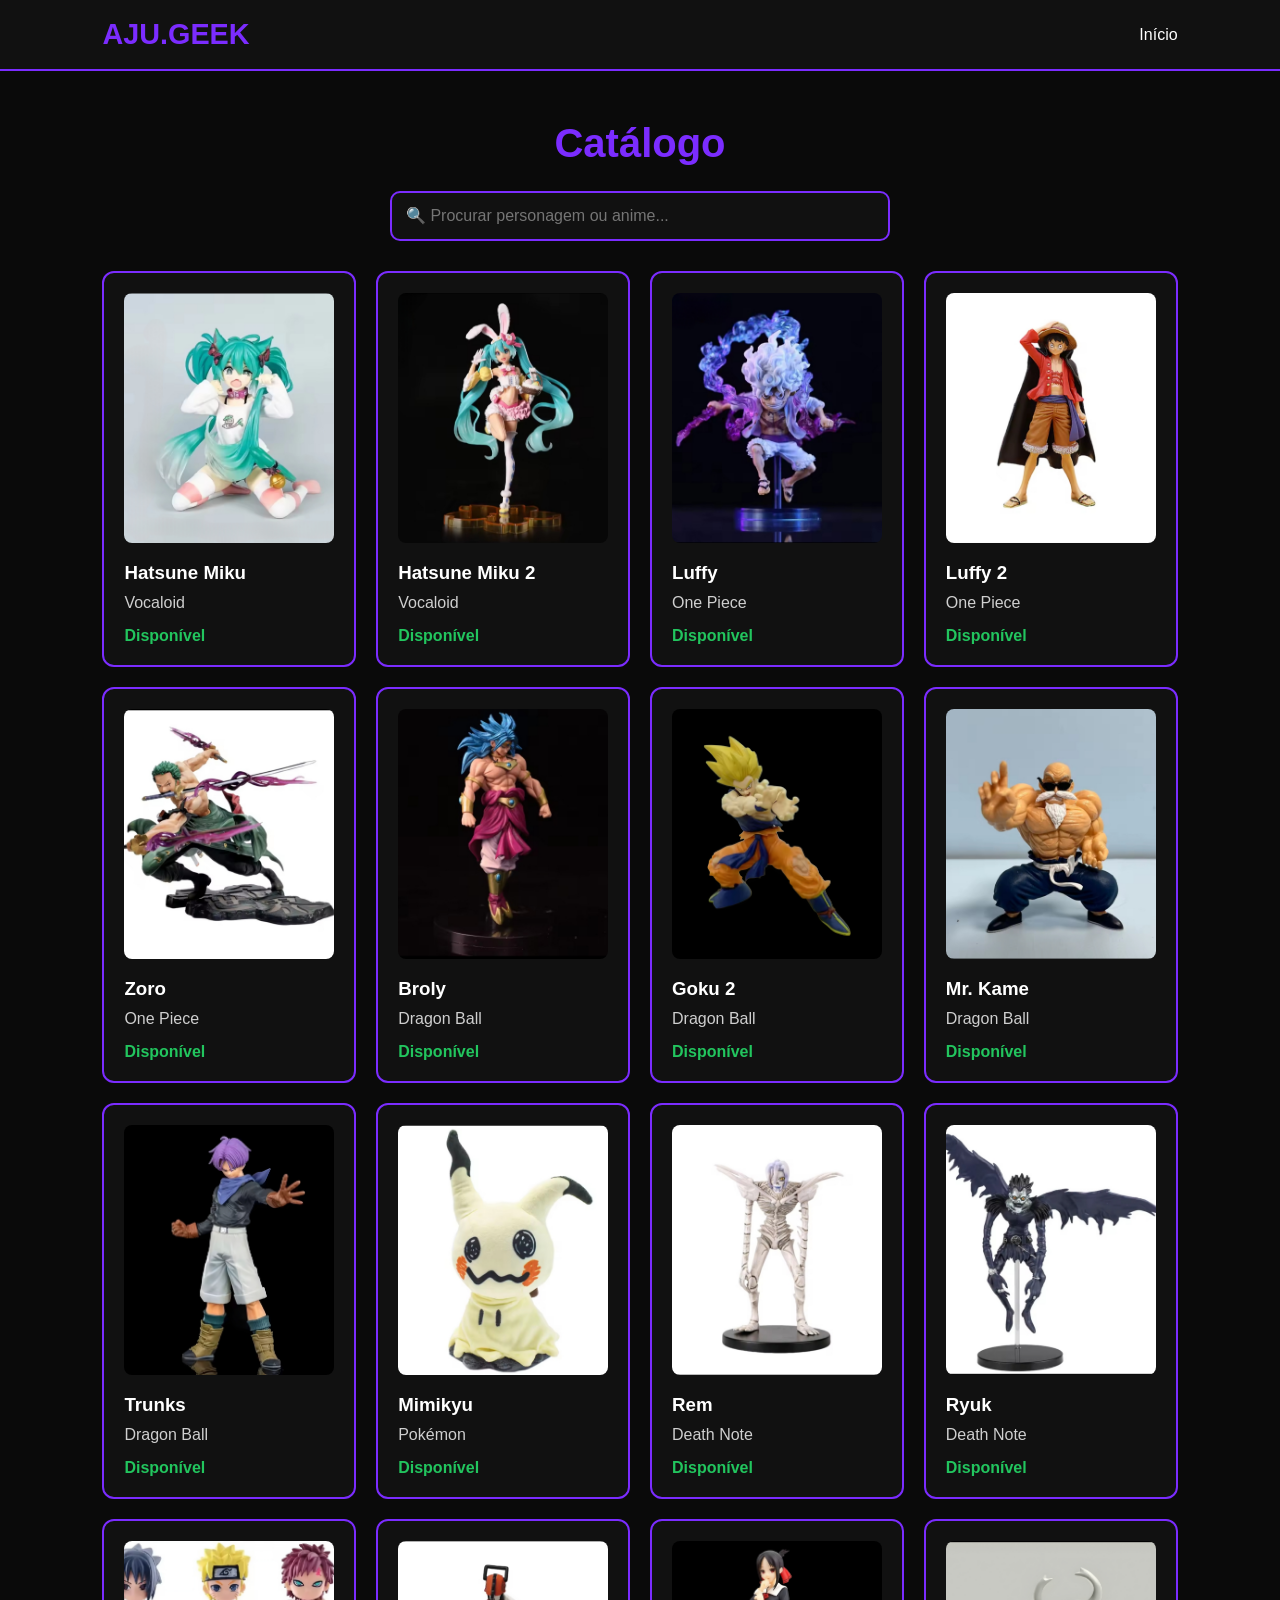
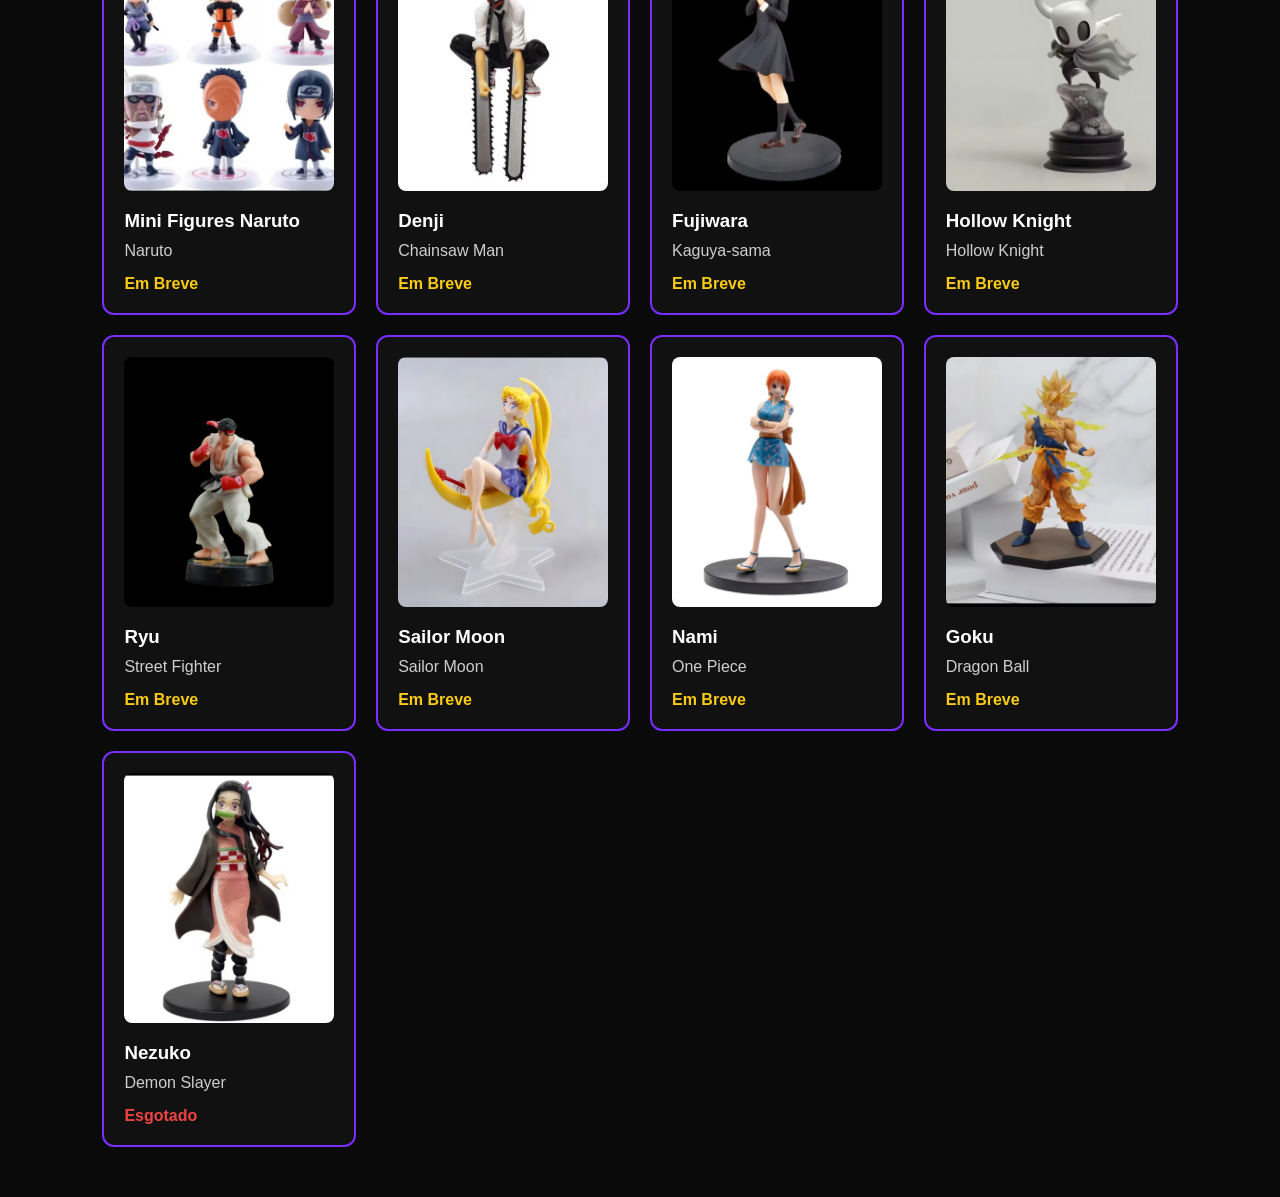
==== catalogo.html @ 24979a80 "primeira versao do site aju geek" ====
<!DOCTYPE html>
<html lang="pt-BR">

<head>
    <meta charset="UTF-8">
    <meta name="viewport" content="width=device-width, initial-scale=1.0">
    <title>Catálogo | AJU.GEEK</title>

    <link rel="stylesheet" href="style.css">
</head>

<body>

    <header>

        <div class="logo">
            AJU.GEEK
        </div>

        <nav>
            <ul>
                <li><a href="index.html">Início</a></li>
            </ul>
        </nav>

    </header>

    <section class="catalogo-page">

        <div class="section-title">
            <h2>Catálogo</h2>
        </div>
<div class="pesquisa-container">
    <input
        type="text"
        id="pesquisa"
        placeholder="🔍 Procurar personagem ou anime..."
    >
</div>
        <div id="produtos"></div>

    </section>
<div id="modal" class="modal">

    <div class="modal-content">

        <span id="fechar-modal">&times;</span>

        <img id="modal-img" src="" alt="">

        <h2 id="modal-nome"></h2>

        <p id="modal-anime"></p>

        <span id="modal-status"></span>

        <a id="modal-whatsapp" target="_blank">
            💬 Tenho Interesse
        </a>

    </div>

</div>
    <script src="app.js"></script>

</body>

</html>
---- style.css ----
* {
    margin: 0;
    padding: 0;
    box-sizing: border-box;
    font-family: Arial, Helvetica, sans-serif;
}

html {
    scroll-behavior: smooth;
}

body {
    background: #0a0a0a;
    color: #ffffff;
}

header {
    display: flex;
    justify-content: space-between;
    align-items: center;
    padding: 18px 8%;
    background: #111111;
    border-bottom: 2px solid #7b2cff;
    position: sticky;
    top: 0;
    z-index: 1000;
}

.logo {
    font-size: 1.8rem;
    font-weight: bold;
    color: #7b2cff;
}

nav ul {
    display: flex;
    gap: 25px;
    list-style: none;
}

nav a {
    color: white;
    text-decoration: none;
    transition: .3s;
}

nav a:hover {
    color: #7b2cff;
}

#hero {
    text-align: center;
    padding: 70px 20px 35px;
}

.hero-content {
    max-width: 900px;
    margin: auto;
}

.hero-content h1 {
    font-size: 4rem;
    margin-bottom: 15px;
}

.hero-content p {
    font-size: 1.2rem;
    color: #cfcfcf;
    margin-bottom: 30px;
}

.btn {
    display: inline-block;
    padding: 14px 30px;
    background: #7b2cff;
    color: white;
    text-decoration: none;
    font-weight: bold;
    border-radius: 10px;
    transition: .3s;
}

.btn:hover {
    background: #9448ff;
}

#localizacao,
#contato {
    padding: 35px 8%;
    text-align: center;
}

#localizacao p {
    margin-top: 10px;
    color: #d1d1d1;
}

.section-title {
    text-align: center;
    margin-bottom: 25px;
}

.section-title h2 {
    font-size: 2.5rem;
    color: #7b2cff;
}

.contato-links {
    display: flex;
    justify-content: center;
    gap: 20px;
}

.contato-links a {
    text-decoration: none;
    color: white;
    padding: 12px 25px;
    border: 2px solid #7b2cff;
    border-radius: 8px;
    transition: .3s;
}

.contato-links a:hover {
    background: #7b2cff;
}

footer {
    text-align: center;
    padding: 30px;
    border-top: 2px solid #7b2cff;
    color: #cfcfcf;
}

.catalogo-page {
    padding: 50px 8%;
}

.pesquisa-container {
    display: flex;
    justify-content: center;
    margin-bottom: 30px;
}

#pesquisa {
    width: 100%;
    max-width: 500px;
    padding: 14px;
    border: 2px solid #7b2cff;
    border-radius: 10px;
    background: #111111;
    color: white;
    font-size: 1rem;
}

#pesquisa:focus {
    outline: none;
    border-color: #9448ff;
}

#produtos {
    display: grid;
    grid-template-columns: repeat(auto-fit, minmax(250px, 1fr));
    gap: 20px;
}

.card-produto {
    background: #111111;
    border: 2px solid #7b2cff;
    border-radius: 12px;
    padding: 20px;
    transition: .3s;
    cursor: pointer;
}

.card-produto:hover {
    transform: translateY(-5px);
}

.card-produto img {
    width: 100%;
    height: 250px;
    object-fit: cover;
    border-radius: 8px;
    margin-bottom: 15px;
}

.card-produto h3 {
    margin-bottom: 10px;
    color: #ffffff;
}

.card-produto p {
    color: #cfcfcf;
    margin-bottom: 15px;
}

.status {
    font-weight: bold;
}

.disponivel {
    color: #22c55e;
}

.esgotado {
    color: #ef4444;
}

.embreve {
    color: #facc15;
}

.modal {
    display: none;
    position: fixed;
    inset: 0;
    background: rgba(0, 0, 0, .85);
    justify-content: center;
    align-items: center;
    z-index: 9999;
}

.modal-content {
    background: #111111;
    border: 2px solid #7b2cff;
    border-radius: 12px;
    padding: 25px;
    width: 90%;
    max-width: 500px;
    text-align: center;
    position: relative;
}

.modal-content img {
    width: 100%;
    max-height: 400px;
    object-fit: contain;
    border-radius: 10px;
    margin-bottom: 15px;
}

#fechar-modal {
    position: absolute;
    top: 10px;
    right: 15px;
    font-size: 30px;
    cursor: pointer;
}

#modal-status {
    display: block;
    margin-top: 10px;
}

#modal-whatsapp {
    display: block;
    width: fit-content;
    margin: 20px auto 0;
    padding: 12px 24px;
    background: #7b2cff;
    color: white;
    text-decoration: none;
    border-radius: 8px;
    transition: .3s;
}

#modal-whatsapp:hover {
    background: #9448ff;
}

@media (max-width: 768px) {
    header {
        flex-direction: column;
        gap: 12px;
        padding: 16px 20px;
    }

    .logo {
        font-size: 1.5rem;
    }

    nav ul {
        flex-wrap: wrap;
        justify-content: center;
        gap: 10px;
    }

    nav a {
        font-size: .9rem;
    }

    #hero {
        padding: 45px 20px 25px;
    }

    .hero-content h1 {
        font-size: 2.2rem;
    }

    .hero-content p {
        font-size: 1rem;
    }

    .btn {
        padding: 12px 24px;
    }

    #localizacao,
    #contato {
        padding: 25px 8%;
    }

    .section-title h2 {
        font-size: 2rem;
    }

    .catalogo-page {
        padding: 30px 5%;
    }

    #produtos {
        grid-template-columns: 1fr;
    }

    .card-produto img {
        height: auto;
    }

    .contato-links {
        flex-direction: column;
        align-items: center;
    }

    .contato-links a {
        width: 220px;
        text-align: center;
    }
}
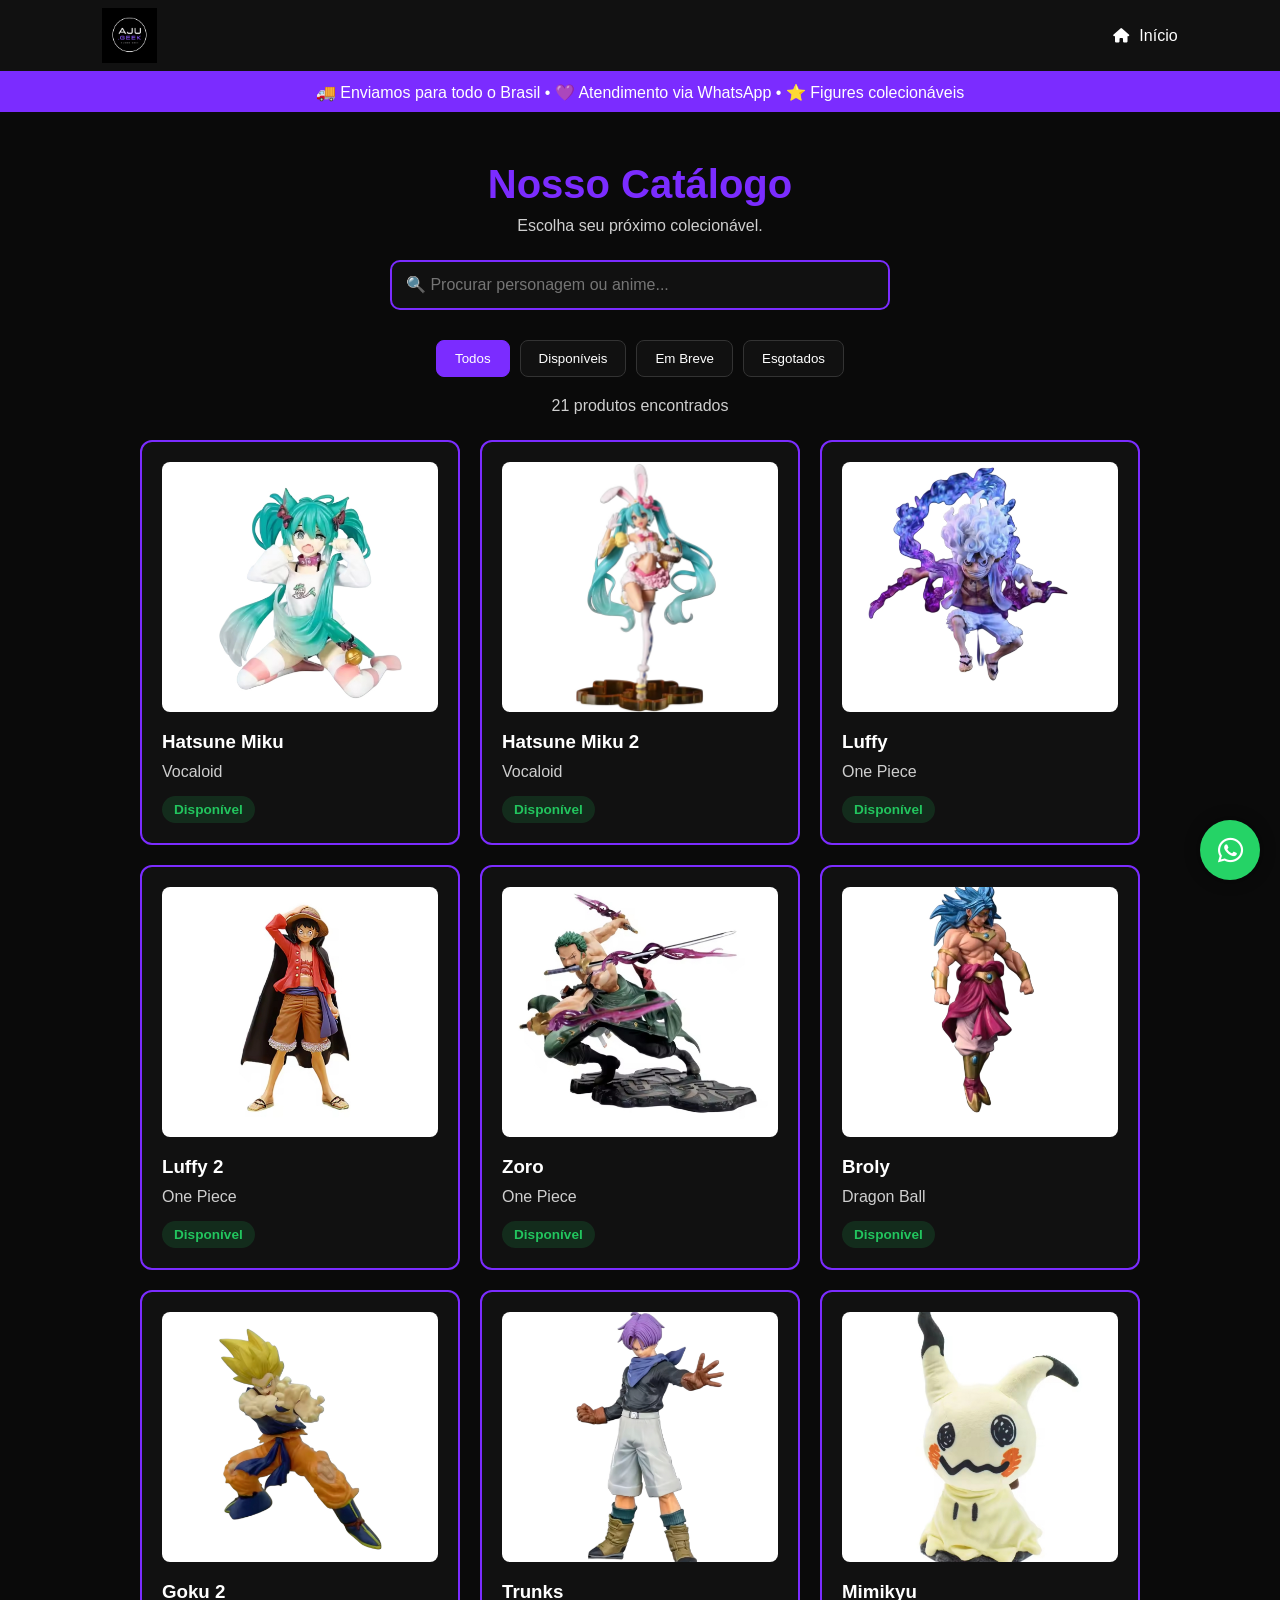
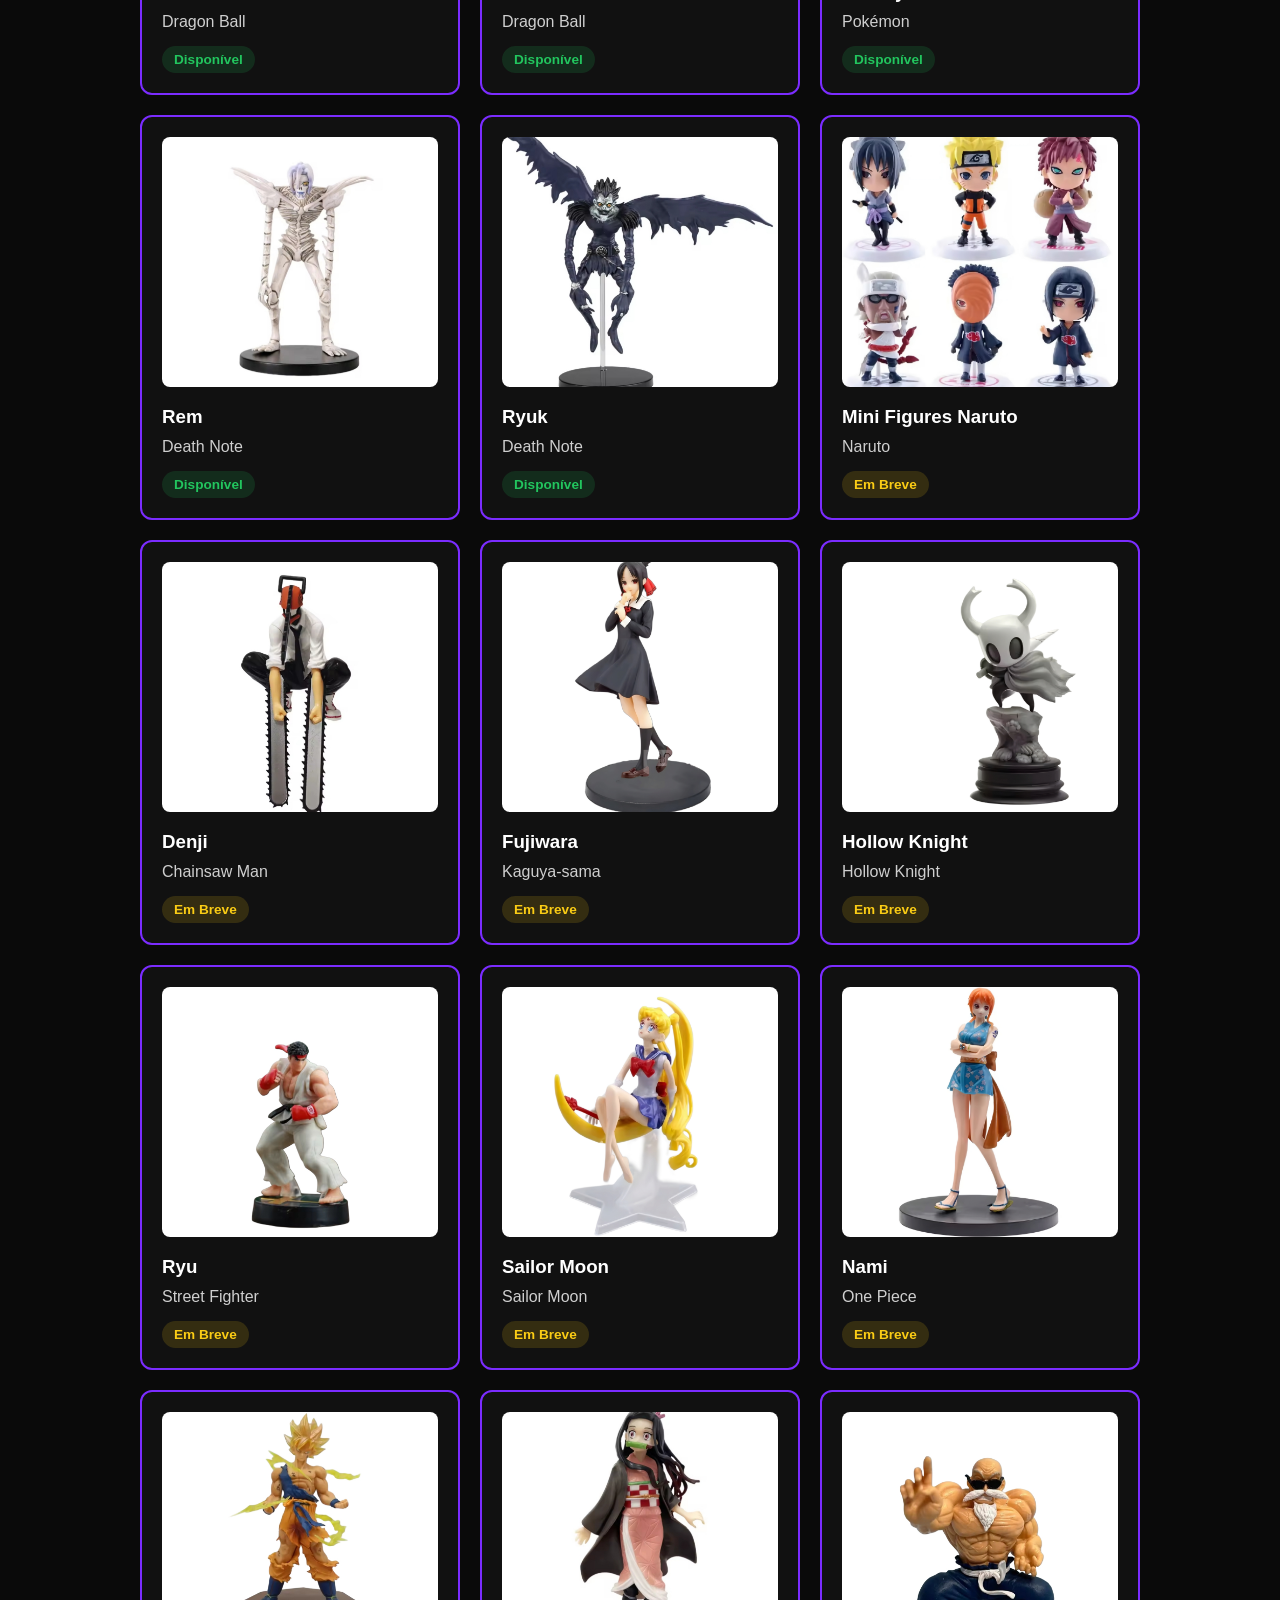
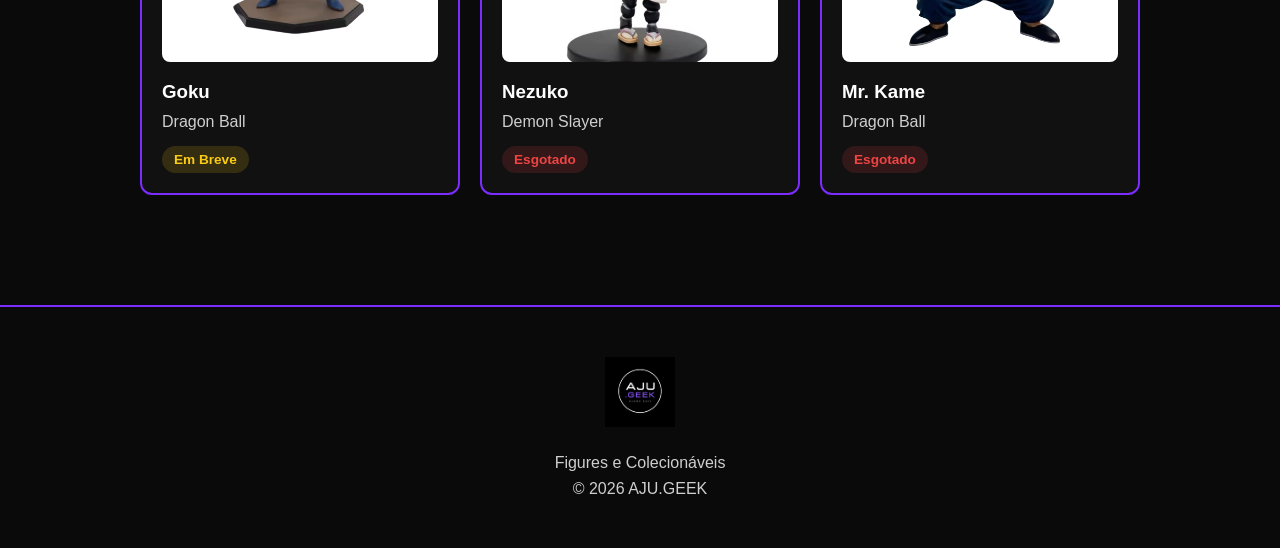
==== commit 162e398e: "atualizacao ajugeek" ====
--- a/catalogo.html
+++ b/catalogo.html
@@ -5,8 +5,11 @@
     <meta charset="UTF-8">
     <meta name="viewport" content="width=device-width, initial-scale=1.0">
     <title>Catálogo | AJU.GEEK</title>
+<link rel="icon" type="image/png" href="imagens/logo.png">
+    <link rel="stylesheet" href="style.css">
 
-    <link rel="stylesheet" href="style.css">
+    <link rel="stylesheet"
+        href="https://cdnjs.cloudflare.com/ajax/libs/font-awesome/6.7.2/css/all.min.css">
 </head>
 
 <body>
@@ -14,54 +17,113 @@
     <header>
 
         <div class="logo">
-            AJU.GEEK
-        </div>
-
+    <img src="imagens/logo.png" alt="AJU.GEEK">
+</div>
+<button id="menu-mobile">
+    <i class="fa-solid fa-bars"></i>
+</button>
         <nav>
             <ul>
-                <li><a href="index.html">Início</a></li>
+
+                <li>
+                    <a href="index.html">
+                        <i class="fa-solid fa-house"></i>
+                        Início
+                    </a>
+                </li>
+
             </ul>
         </nav>
 
     </header>
-
+<div class="top-banner">
+    🚚 Enviamos para todo o Brasil • 💜 Atendimento via WhatsApp • ⭐ Figures colecionáveis
+</div>
     <section class="catalogo-page">
 
         <div class="section-title">
-            <h2>Catálogo</h2>
+            <h2>Nosso Catálogo</h2>
+            <p>Escolha seu próximo colecionável.</p>
         </div>
-<div class="pesquisa-container">
-    <input
-        type="text"
-        id="pesquisa"
-        placeholder="🔍 Procurar personagem ou anime..."
-    >
-</div>
+
+        <div class="pesquisa-container">
+
+            <input
+                type="text"
+                id="pesquisa"
+                placeholder="🔍 Procurar personagem ou anime..."
+            >
+
+        </div>
+
+        <div class="filtros">
+
+            <button class="filtro-btn ativo">
+                Todos
+            </button>
+
+            <button class="filtro-btn">
+                Disponíveis
+            </button>
+
+            <button class="filtro-btn">
+                Em Breve
+            </button>
+
+            <button class="filtro-btn">
+                Esgotados
+            </button>
+
+        </div>
+
+        <div id="contador-produtos">
+            Carregando produtos...
+        </div>
+
         <div id="produtos"></div>
 
     </section>
-<div id="modal" class="modal">
 
-    <div class="modal-content">
+    <div id="modal" class="modal">
 
-        <span id="fechar-modal">&times;</span>
+        <div class="modal-content">
 
-        <img id="modal-img" src="" alt="">
+            <span id="fechar-modal">&times;</span>
 
-        <h2 id="modal-nome"></h2>
+            <img id="modal-img" src="" alt="">
 
-        <p id="modal-anime"></p>
+            <h2 id="modal-nome"></h2>
 
-        <span id="modal-status"></span>
+            <p id="modal-anime"></p>
 
-        <a id="modal-whatsapp" target="_blank">
-            💬 Tenho Interesse
-        </a>
+            <span id="modal-status"></span>
+
+            <a id="modal-whatsapp" target="_blank">
+                💬 Tenho Interesse
+            </a>
+
+        </div>
 
     </div>
 
-</div>
-    <script src="app.js"></script>
+    <a
+        href="https://wa.me/5579996263283"
+        target="_blank"
+        class="whatsapp-flutuante"
+    >
+        <i class="fa-brands fa-whatsapp"></i>
+    </a>
+<footer class="footer-catalogo">
+
+    <img src="imagens/logo.png" alt="AJU.GEEK">
+
+    <p>Figures e Colecionáveis</p>
+
+    <p>© 2026 AJU.GEEK</p>
+
+</footer>
+    <script src="catalogo.js"></script>
+<script src="app.js"></script>
 
 </body>
 
--- a/style.css
+++ b/style.css
@@ -2,7 +2,7 @@
     margin: 0;
     padding: 0;
     box-sizing: border-box;
-    font-family: Arial, Helvetica, sans-serif;
+    font-family: 'Poppins', sans-serif;
 }
 
 html {
@@ -18,18 +18,21 @@
     display: flex;
     justify-content: space-between;
     align-items: center;
-    padding: 18px 8%;
+    padding: 8px 8%;
     background: #111111;
     border-bottom: 2px solid #7b2cff;
-    position: sticky;
     top: 0;
     z-index: 1000;
 }
 
 .logo {
-    font-size: 1.8rem;
-    font-weight: bold;
-    color: #7b2cff;
+    display: flex;
+    align-items: center;
+}
+
+.logo img {
+    height: 55px;
+    width: auto;
 }
 
 nav ul {
@@ -38,6 +41,11 @@
     list-style: none;
 }
 
+nav a i {
+    margin-right: 6px;
+    font-size: .9rem;
+}
+
 nav a {
     color: white;
     text-decoration: none;
@@ -51,8 +59,18 @@
 #hero {
     text-align: center;
     padding: 70px 20px 35px;
-}
-
+
+    background:
+    linear-gradient(
+        rgba(0, 0, 0, 0.55),
+        rgba(0, 0, 0, 0.65)
+    ),
+    url("imagens/fundo.png");
+
+    background-size: cover;
+    background-position: center;
+    background-repeat: no-repeat;
+}
 .hero-content {
     max-width: 900px;
     margin: auto;
@@ -158,9 +176,17 @@
 }
 
 #produtos {
-    display: grid;
-    grid-template-columns: repeat(auto-fit, minmax(250px, 1fr));
+    display: flex;
+
+    flex-wrap: wrap;
+
+    justify-content: center;
+
     gap: 20px;
+}
+
+.card-produto {
+    width: 320px;
 }
 
 .card-produto {
@@ -173,7 +199,9 @@
 }
 
 .card-produto:hover {
-    transform: translateY(-5px);
+    transform: translateY(-8px);
+
+    box-shadow: 0 0 25px rgba(123, 44, 255, .25);
 }
 
 .card-produto img {
@@ -195,18 +223,28 @@
 }
 
 .status {
-    font-weight: bold;
+    display: inline-block;
+
+    padding: 6px 12px;
+
+    border-radius: 999px;
+
+    font-size: .85rem;
+    font-weight: 600;
 }
 
 .disponivel {
+    background: rgba(34, 197, 94, .15);
     color: #22c55e;
 }
 
 .esgotado {
+    background: rgba(239, 68, 68, .15);
     color: #ef4444;
 }
 
 .embreve {
+    background: rgba(250, 204, 21, .15);
     color: #facc15;
 }
 
@@ -279,6 +317,10 @@
         font-size: 1.5rem;
     }
 
+    .logo img {
+    height: 45px;
+}
+
     nav ul {
         flex-wrap: wrap;
         justify-content: center;
@@ -335,4 +377,405 @@
         width: 220px;
         text-align: center;
     }
+}
+
+.hero-content::before {
+    content: "Seu universo geek em miniatura";
+    display: block;
+    color: #7b2cff;
+    font-weight: bold;
+    margin-bottom: 15px;
+    font-size: 1rem;
+}
+
+.hero-info {
+    display: flex;
+    justify-content: center;
+    gap: 20px;
+    margin-top: 50px;
+    flex-wrap: wrap;
+}
+
+.info-card {
+    background: #111111;
+    border: 2px solid #7b2cff;
+    border-radius: 12px;
+    padding: 20px;
+    min-width: 140px;
+    transition: .3s;
+}
+
+.info-card:hover {
+    transform: translateY(-5px);
+}
+
+.info-card h3 {
+    color: #7b2cff;
+    font-size: 1.8rem;
+}
+
+.info-card p {
+    margin-top: 8px;
+    color: #cfcfcf;
+}
+
+#destaques {
+    padding: 50px 8%;
+}
+
+.destaques-grid {
+    display: flex;
+    justify-content: center;
+    gap: 25px;
+    flex-wrap: wrap;
+}
+
+.destaque-card {
+    width: 250px;
+}
+
+.badge-disponivel {
+    display: inline-block;
+
+    background: rgba(34,197,94,.15);
+    color: #22c55e;
+
+    padding: 5px 10px;
+
+    border-radius: 999px;
+
+    font-size: .8rem;
+
+    margin-bottom: 10px;
+}
+
+.destaque-card {
+    background: #111111;
+    border: 2px solid #7b2cff;
+    border-radius: 12px;
+    overflow: hidden;
+    transition: .3s;
+}
+
+.destaque-card:hover {
+    transform: translateY(-5px);
+}
+
+.destaque-card img {
+    width: 100%;
+    height: 250px;
+    object-fit: cover;
+}
+
+.destaque-card h3 {
+    text-align: center;
+    margin-top: 15px;
+}
+
+.destaque-card p {
+    text-align: center;
+    color: #cfcfcf;
+    margin: 10px 0 15px;
+}
+
+.filtros {
+    display: flex;
+    justify-content: center;
+    flex-wrap: wrap;
+    gap: 10px;
+
+    margin-bottom: 20px;
+}
+
+.filtro-btn {
+    background: #111111;
+    color: white;
+
+    border: 1px solid #333;
+
+    padding: 10px 18px;
+
+    border-radius: 8px;
+
+    cursor: pointer;
+
+    transition: .3s;
+}
+
+.filtro-btn:hover,
+.filtro-btn.ativo {
+    background: #7b2cff;
+    border-color: #7b2cff;
+}
+
+#contador-produtos {
+    text-align: center;
+
+    color: #cfcfcf;
+
+    margin-bottom: 25px;
+}
+
+.whatsapp-flutuante {
+    position: fixed;
+
+    right: 20px;
+    bottom: 20px;
+
+    width: 60px;
+    height: 60px;
+
+    background: #25D366;
+    color: white;
+
+    border-radius: 50%;
+
+    display: flex;
+    align-items: center;
+    justify-content: center;
+
+    text-decoration: none;
+
+    font-size: 1.8rem;
+
+    box-shadow: 0 0 15px rgba(0,0,0,.4);
+
+    z-index: 999;
+}
+
+.whatsapp-flutuante:hover {
+    transform: scale(1.1);
+}
+
+.section-title p {
+    color: #cfcfcf;
+    margin-top: 10px;
+}
+
+.card-produto {
+    overflow: hidden;
+}
+
+.card-produto {
+    position: relative;
+    z-index: 1;
+}
+
+header {
+    z-index: 9999;
+}
+
+.card-produto img {
+    transition: .3s;
+}
+
+.card-produto:hover img {
+    transform: scale(1.05);
+}
+
+.footer-catalogo {
+    text-align: center;
+
+    padding: 50px 20px;
+
+    border-top: 2px solid #7b2cff;
+
+    margin-top: 60px;
+}
+
+.footer-catalogo img {
+    height: 70px;
+
+    margin-bottom: 15px;
+}
+
+.footer-catalogo p {
+    color: #cfcfcf;
+
+    margin-top: 8px;
+}
+
+.top-banner {
+    text-align: center;
+    padding: 10px;
+    background: #7b2cff;
+    color: white;
+}
+
+.btn-destaque {
+    display: inline-block;
+
+    margin: 15px 0;
+
+    padding: 10px 16px;
+
+    background: #7b2cff;
+
+    color: white;
+
+    text-decoration: none;
+
+    border-radius: 8px;
+}
+
+.badge-disponivel {
+    display: inline-block;
+
+    background: rgba(34,197,94,.15);
+    color: #22c55e;
+
+    padding: 5px 10px;
+
+    border-radius: 999px;
+
+    font-size: .8rem;
+
+    margin-bottom: 10px;
+}
+
+.destaque-card {
+    background: #111111;
+
+    border: 2px solid #7b2cff;
+
+    box-shadow: 0 0 20px rgba(123,44,255,.15);
+}
+
+.badge-top {
+    position: absolute;
+
+    top: 12px;
+    left: 12px;
+
+    background: #ff6b00;
+
+    color: white;
+
+    padding: 6px 12px;
+
+    border-radius: 999px;
+
+    font-size: .75rem;
+
+    font-weight: 600;
+
+    z-index: 2;
+}
+
+.badge-disponivel {
+    display: block;
+
+    width: fit-content;
+
+    margin: 12px auto;
+
+    padding: 6px 12px;
+
+    border-radius: 999px;
+
+    background: rgba(34, 197, 94, .15);
+
+    color: #22c55e;
+
+    font-size: .85rem;
+
+    font-weight: 600;
+}
+
+.destaque-card {
+    position: relative;
+}
+
+.btn-destaque {
+    display: block;
+
+    width: fit-content;
+
+    margin: 15px auto;
+
+    padding: 10px 16px;
+
+    background: #7b2cff;
+
+    color: white;
+
+    text-decoration: none;
+
+    border-radius: 8px;
+
+    transition: .3s;
+}
+
+.btn-destaque:hover {
+    background: #9448ff;
+}
+
+.destaque-card:hover {
+    transform: translateY(-8px);
+
+    box-shadow: 0 0 25px rgba(123, 44, 255, .25);
+}
+
+#menu-mobile {
+
+    display: none;
+
+    background: none;
+
+    border: none;
+
+    color: white;
+
+    font-size: 1.6rem;
+
+    cursor: pointer;
+
+}
+
+
+
+@media (max-width: 768px) {
+
+    header {
+
+        flex-direction: row;
+
+        justify-content: space-between;
+
+        align-items: center;
+
+        position: relative;
+
+    }
+
+    #menu-mobile {
+
+        display: block;
+
+    }
+
+    nav {
+
+        position: absolute;
+
+        top: 100%;
+
+        left: 0;
+
+        width: 100%;
+
+        background: #111111;
+
+        border-top: 1px solid #7b2cff;
+
+        display: none;
+
+    }
+
+    nav.ativo {
+
+        display: block;
+
+    }
+
 }
